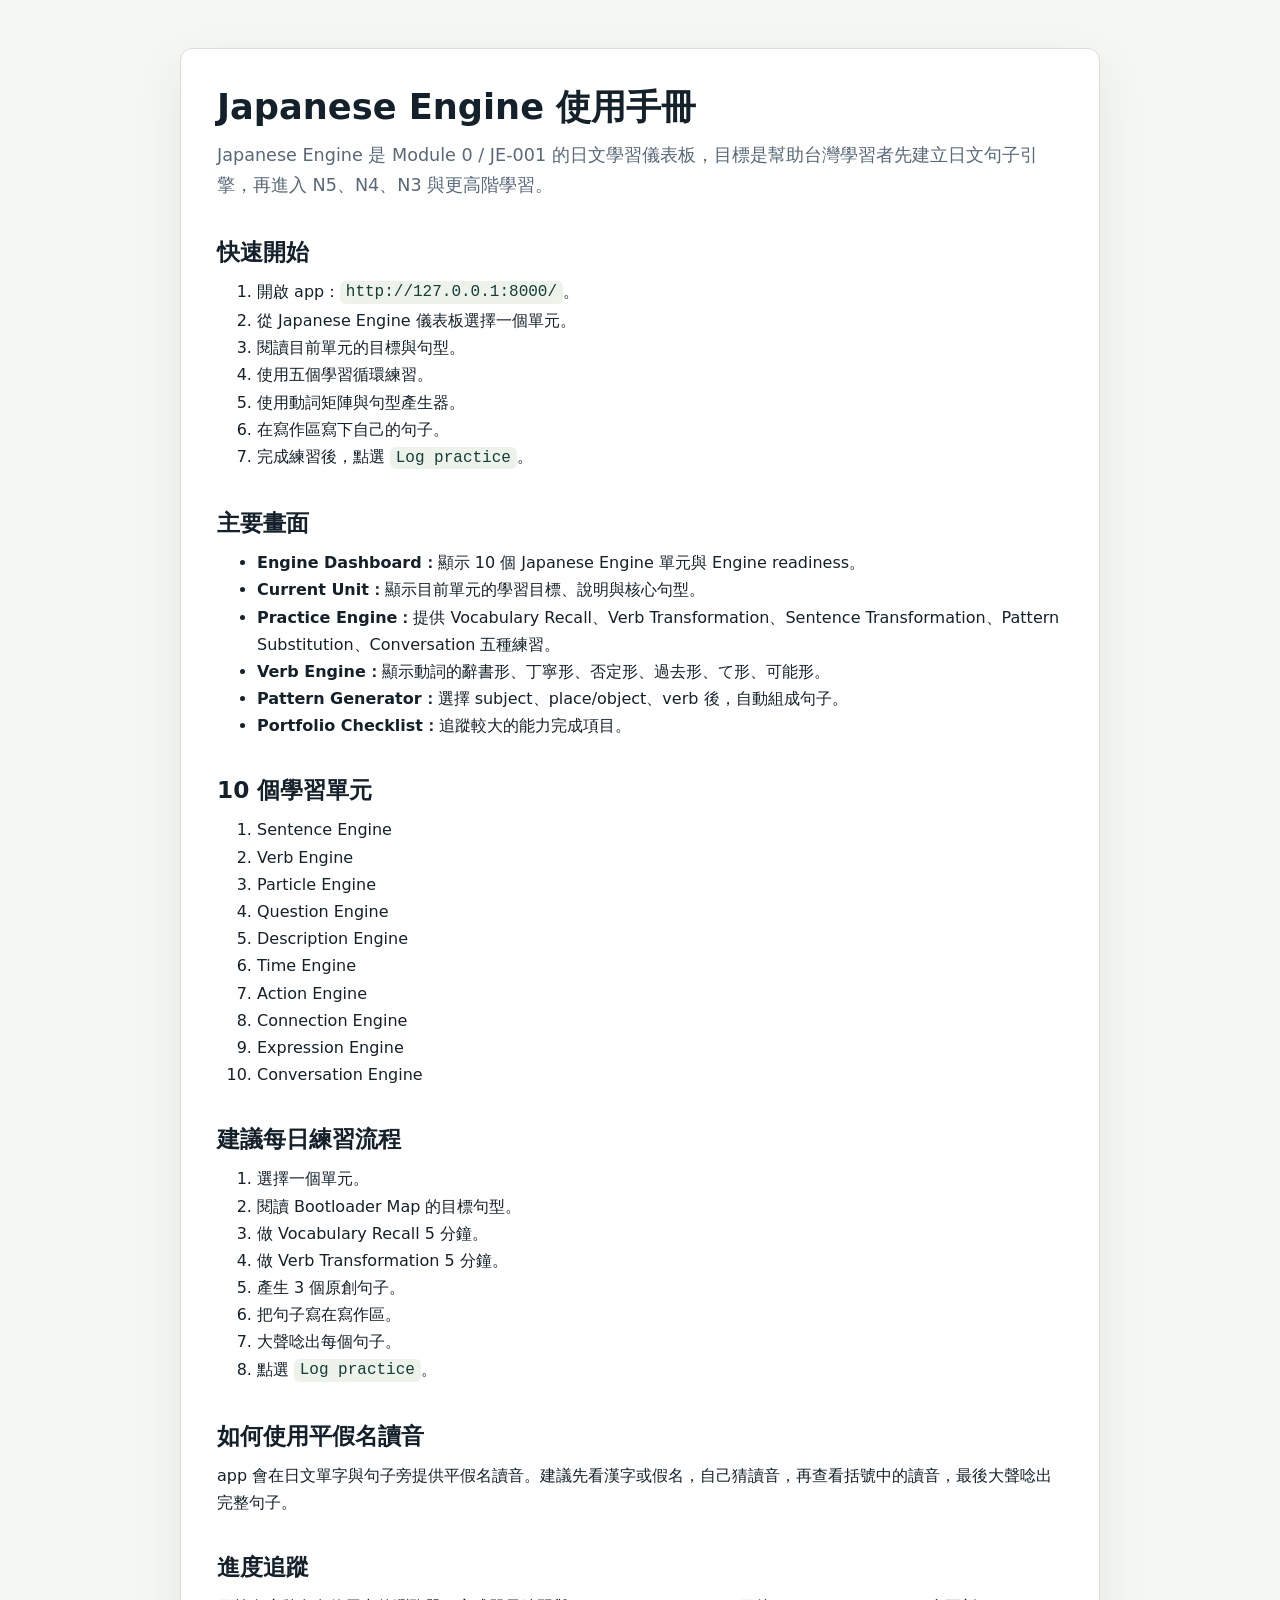
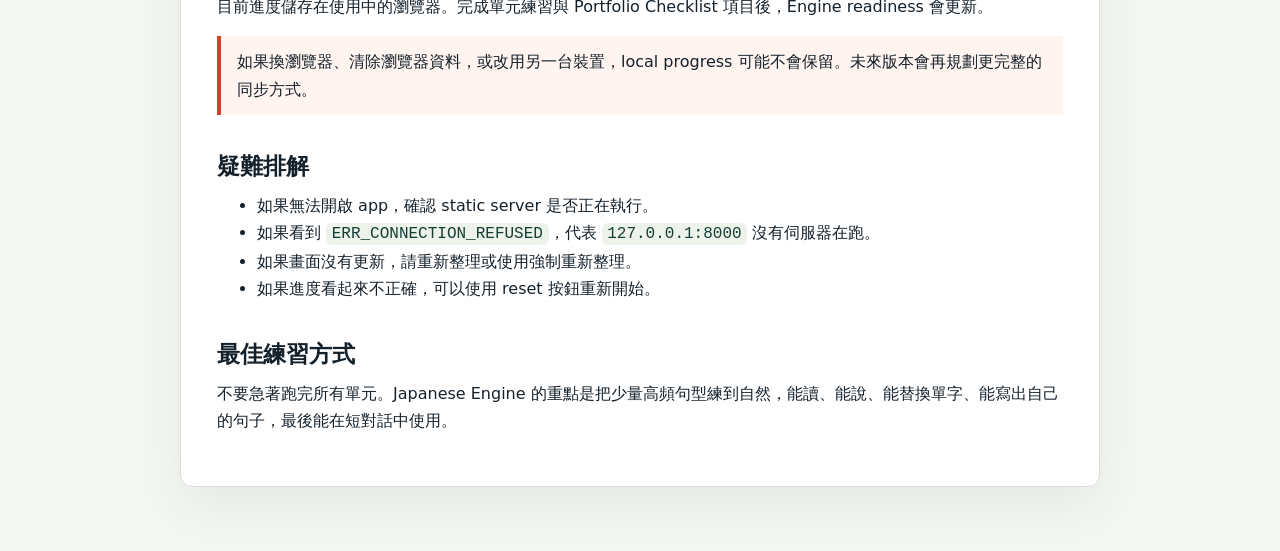
==== USER_MANUAL.zh-TW.html @ 8493b946 "Add Termux support docs and polish help assets" ====
<!doctype html>
<html lang="zh-Hant-TW">
  <head>
    <meta charset="UTF-8" />
    <meta name="viewport" content="width=device-width, initial-scale=1.0" />
    <title>Japanese Engine 使用手冊</title>
    <style>
      :root {
        color-scheme: light;
        --ink: #14202a;
        --muted: #586878;
        --line: #d8dfd7;
        --accent: #d1422e;
        --bg: #f5f7f3;
        --surface: #ffffff;
        font-family: "Noto Sans TC", "Noto Sans JP", system-ui, -apple-system, BlinkMacSystemFont, "Segoe UI", sans-serif;
      }

      * {
        box-sizing: border-box;
      }

      body {
        margin: 0;
        background: var(--bg);
        color: var(--ink);
        line-height: 1.7;
      }

      main {
        width: min(920px, calc(100vw - 32px));
        margin: 0 auto;
        padding: 48px 0 72px;
      }

      article {
        border: 1px solid var(--line);
        border-radius: 12px;
        padding: 36px;
        background: var(--surface);
        box-shadow: 0 18px 50px rgba(40, 53, 45, 0.08);
      }

      h1,
      h2 {
        line-height: 1.25;
      }

      h1 {
        margin: 0 0 12px;
        font-size: 2.2rem;
      }

      h2 {
        margin: 36px 0 12px;
        font-size: 1.45rem;
      }

      p,
      ol,
      ul {
        margin: 0 0 16px;
      }

      code {
        border-radius: 6px;
        padding: 0.15em 0.35em;
        background: #edf2eb;
        color: #143e36;
        font-family: "Cascadia Code", Consolas, monospace;
      }

      .lead {
        color: var(--muted);
        font-size: 1.1rem;
      }

      .note {
        border-left: 4px solid var(--accent);
        padding: 12px 16px;
        background: #fff4ef;
      }

      @media (max-width: 680px) {
        main {
          width: min(100vw - 20px, 920px);
          padding: 20px 0 40px;
        }

        article {
          padding: 22px;
        }
      }
    </style>
  </head>
  <body>
    <main>
      <article>
        <h1>Japanese Engine 使用手冊</h1>
        <p class="lead">Japanese Engine 是 Module 0 / JE-001 的日文學習儀表板，目標是幫助台灣學習者先建立日文句子引擎，再進入 N5、N4、N3 與更高階學習。</p>

        <h2>快速開始</h2>
        <ol>
          <li>開啟 app：<code>http://127.0.0.1:8000/</code>。</li>
          <li>從 Japanese Engine 儀表板選擇一個單元。</li>
          <li>閱讀目前單元的目標與句型。</li>
          <li>使用五個學習循環練習。</li>
          <li>使用動詞矩陣與句型產生器。</li>
          <li>在寫作區寫下自己的句子。</li>
          <li>完成練習後，點選 <code>Log practice</code>。</li>
        </ol>

        <h2>主要畫面</h2>
        <ul>
          <li><strong>Engine Dashboard：</strong>顯示 10 個 Japanese Engine 單元與 Engine readiness。</li>
          <li><strong>Current Unit：</strong>顯示目前單元的學習目標、說明與核心句型。</li>
          <li><strong>Practice Engine：</strong>提供 Vocabulary Recall、Verb Transformation、Sentence Transformation、Pattern Substitution、Conversation 五種練習。</li>
          <li><strong>Verb Engine：</strong>顯示動詞的辭書形、丁寧形、否定形、過去形、て形、可能形。</li>
          <li><strong>Pattern Generator：</strong>選擇 subject、place/object、verb 後，自動組成句子。</li>
          <li><strong>Portfolio Checklist：</strong>追蹤較大的能力完成項目。</li>
        </ul>

        <h2>10 個學習單元</h2>
        <ol>
          <li>Sentence Engine</li>
          <li>Verb Engine</li>
          <li>Particle Engine</li>
          <li>Question Engine</li>
          <li>Description Engine</li>
          <li>Time Engine</li>
          <li>Action Engine</li>
          <li>Connection Engine</li>
          <li>Expression Engine</li>
          <li>Conversation Engine</li>
        </ol>

        <h2>建議每日練習流程</h2>
        <ol>
          <li>選擇一個單元。</li>
          <li>閱讀 Bootloader Map 的目標句型。</li>
          <li>做 Vocabulary Recall 5 分鐘。</li>
          <li>做 Verb Transformation 5 分鐘。</li>
          <li>產生 3 個原創句子。</li>
          <li>把句子寫在寫作區。</li>
          <li>大聲唸出每個句子。</li>
          <li>點選 <code>Log practice</code>。</li>
        </ol>

        <h2>如何使用平假名讀音</h2>
        <p>app 會在日文單字與句子旁提供平假名讀音。建議先看漢字或假名，自己猜讀音，再查看括號中的讀音，最後大聲唸出完整句子。</p>

        <h2>進度追蹤</h2>
        <p>目前進度儲存在使用中的瀏覽器。完成單元練習與 Portfolio Checklist 項目後，Engine readiness 會更新。</p>

        <p class="note">如果換瀏覽器、清除瀏覽器資料，或改用另一台裝置，local progress 可能不會保留。未來版本會再規劃更完整的同步方式。</p>

        <h2>疑難排解</h2>
        <ul>
          <li>如果無法開啟 app，確認 static server 是否正在執行。</li>
          <li>如果看到 <code>ERR_CONNECTION_REFUSED</code>，代表 <code>127.0.0.1:8000</code> 沒有伺服器在跑。</li>
          <li>如果畫面沒有更新，請重新整理或使用強制重新整理。</li>
          <li>如果進度看起來不正確，可以使用 reset 按鈕重新開始。</li>
        </ul>

        <h2>最佳練習方式</h2>
        <p>不要急著跑完所有單元。Japanese Engine 的重點是把少量高頻句型練到自然，能讀、能說、能替換單字、能寫出自己的句子，最後能在短對話中使用。</p>
      </article>
    </main>
  </body>
</html>
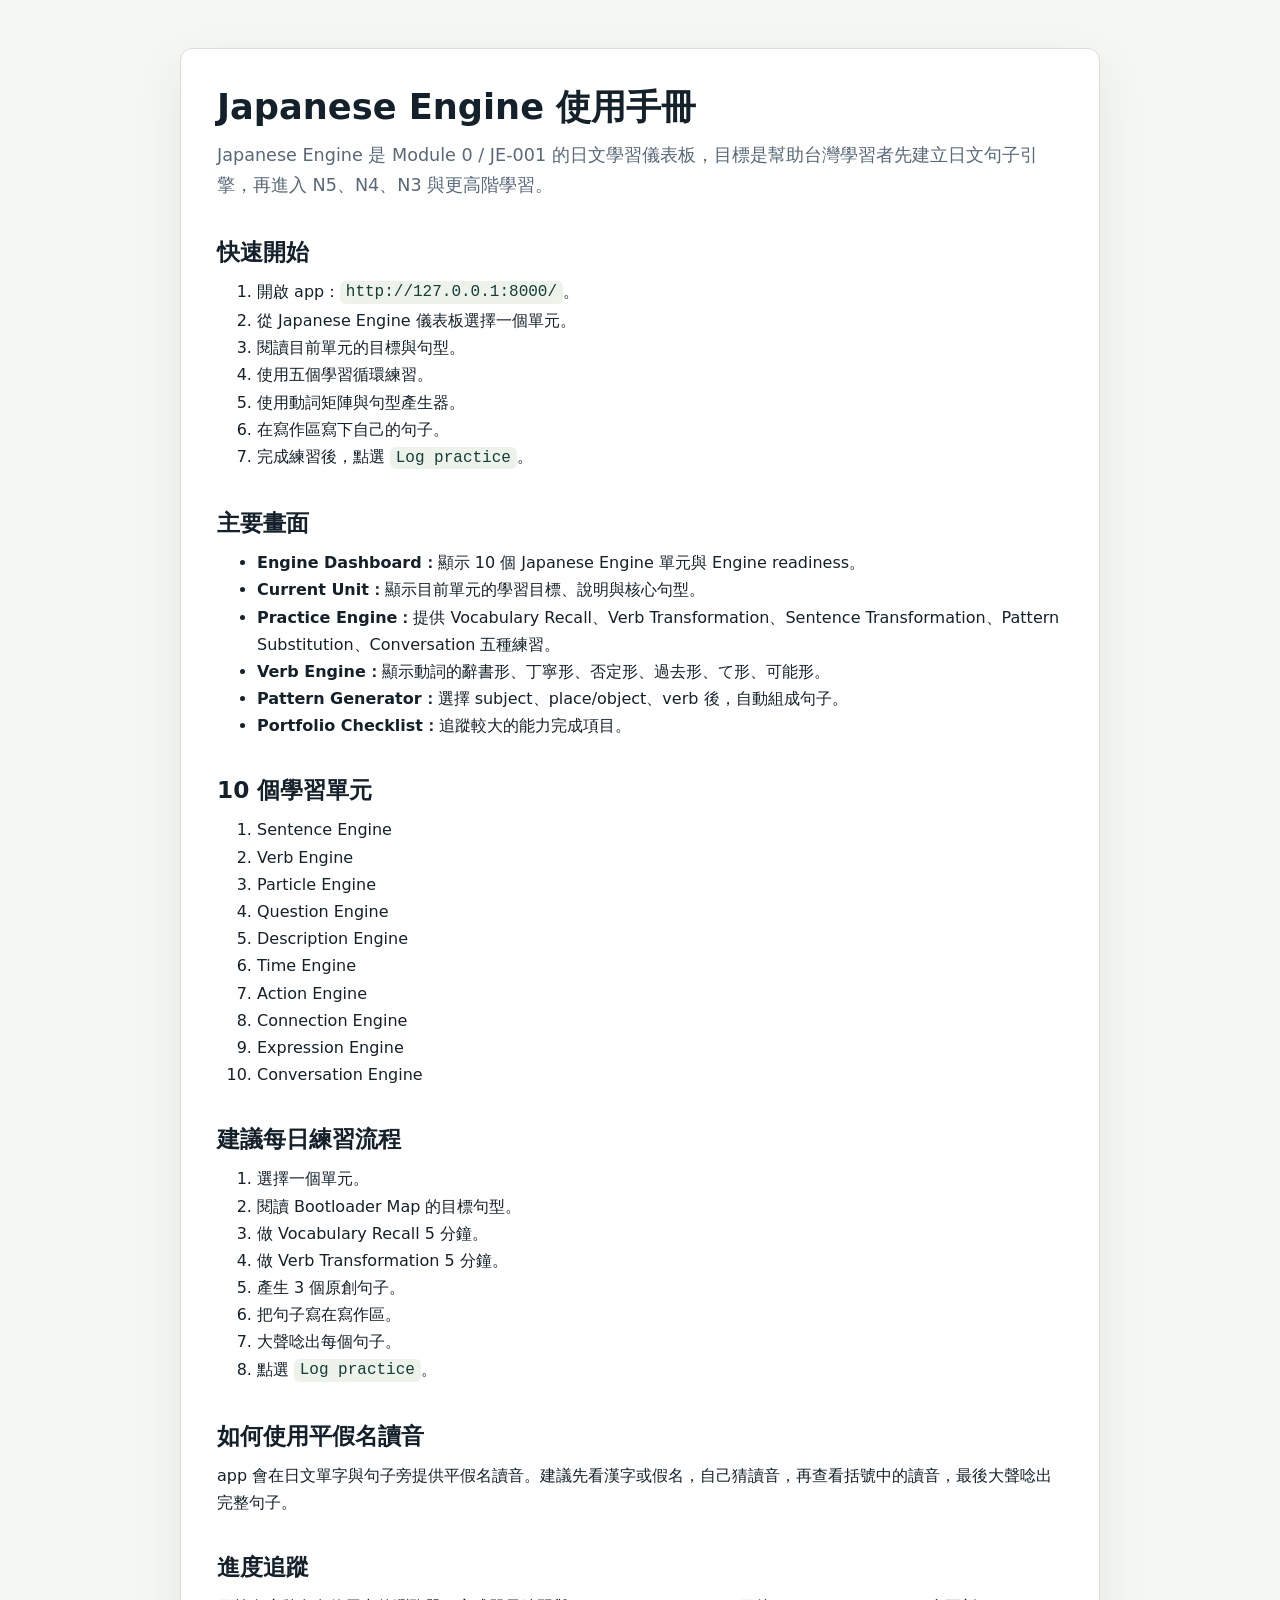
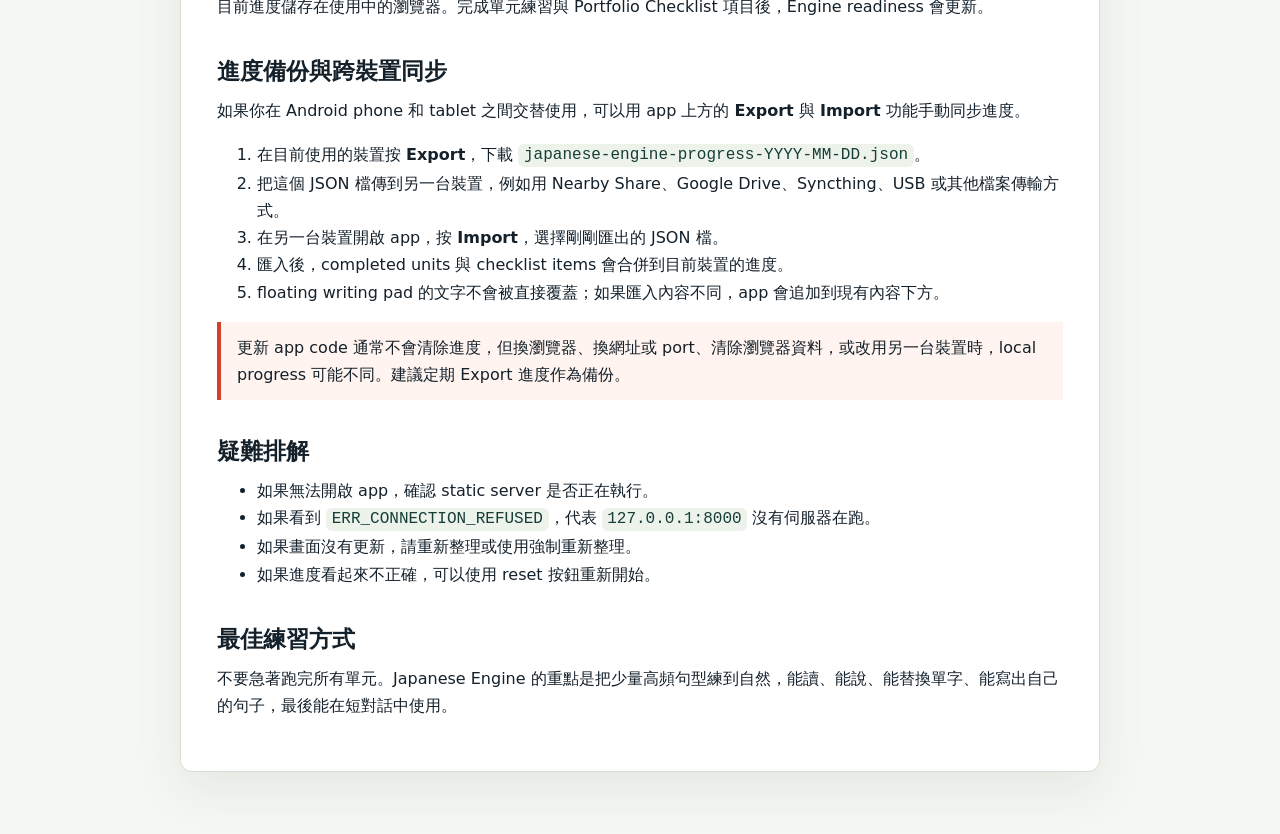
==== commit b0635d94: "Sync help docs and compact overview chips." ====
--- a/USER_MANUAL.zh-TW.html
+++ b/USER_MANUAL.zh-TW.html
@@ -152,7 +152,18 @@
         <h2>進度追蹤</h2>
         <p>目前進度儲存在使用中的瀏覽器。完成單元練習與 Portfolio Checklist 項目後，Engine readiness 會更新。</p>
 
-        <p class="note">如果換瀏覽器、清除瀏覽器資料，或改用另一台裝置，local progress 可能不會保留。未來版本會再規劃更完整的同步方式。</p>
+        <h2>進度備份與跨裝置同步</h2>
+        <p>如果你在 Android phone 和 tablet 之間交替使用，可以用 app 上方的 <strong>Export</strong> 與 <strong>Import</strong> 功能手動同步進度。</p>
+
+        <ol>
+          <li>在目前使用的裝置按 <strong>Export</strong>，下載 <code>japanese-engine-progress-YYYY-MM-DD.json</code>。</li>
+          <li>把這個 JSON 檔傳到另一台裝置，例如用 Nearby Share、Google Drive、Syncthing、USB 或其他檔案傳輸方式。</li>
+          <li>在另一台裝置開啟 app，按 <strong>Import</strong>，選擇剛剛匯出的 JSON 檔。</li>
+          <li>匯入後，completed units 與 checklist items 會合併到目前裝置的進度。</li>
+          <li>floating writing pad 的文字不會被直接覆蓋；如果匯入內容不同，app 會追加到現有內容下方。</li>
+        </ol>
+
+        <p class="note">更新 app code 通常不會清除進度，但換瀏覽器、換網址或 port、清除瀏覽器資料，或改用另一台裝置時，local progress 可能不同。建議定期 Export 進度作為備份。</p>
 
         <h2>疑難排解</h2>
         <ul>
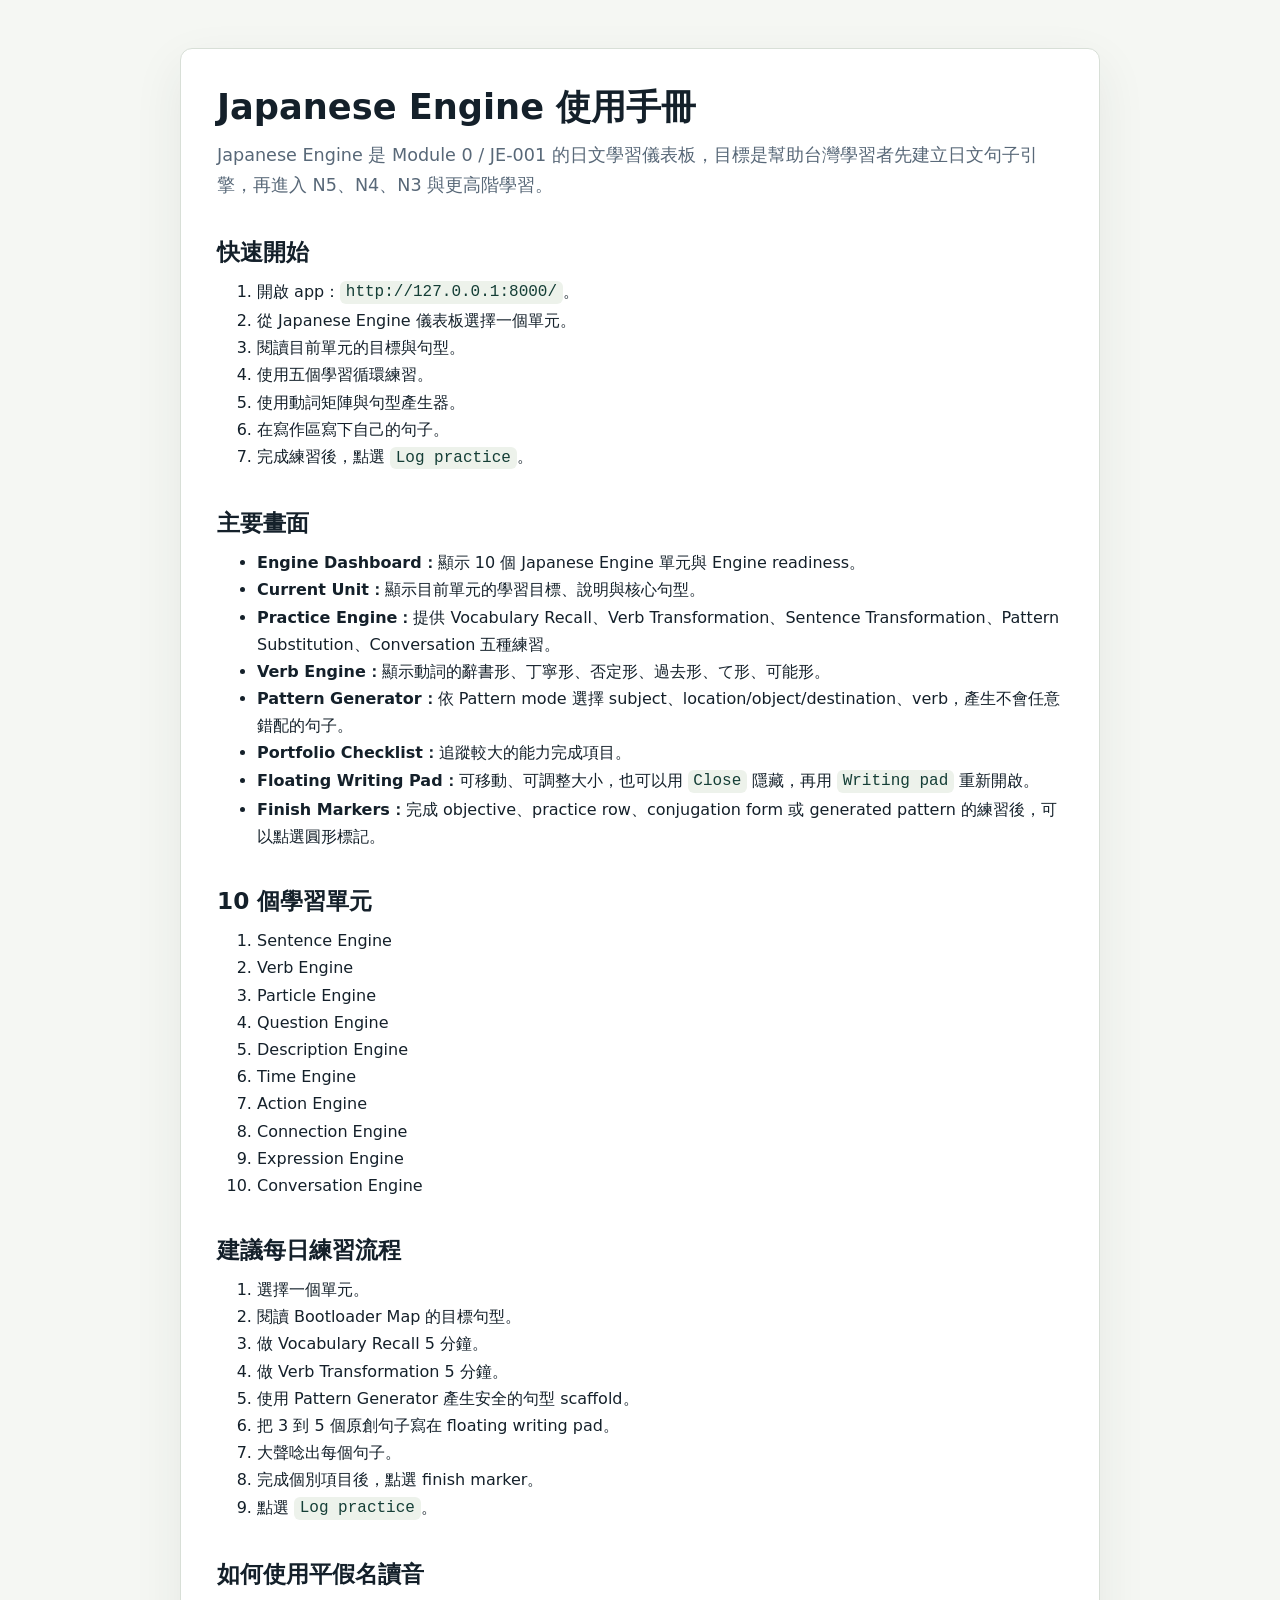
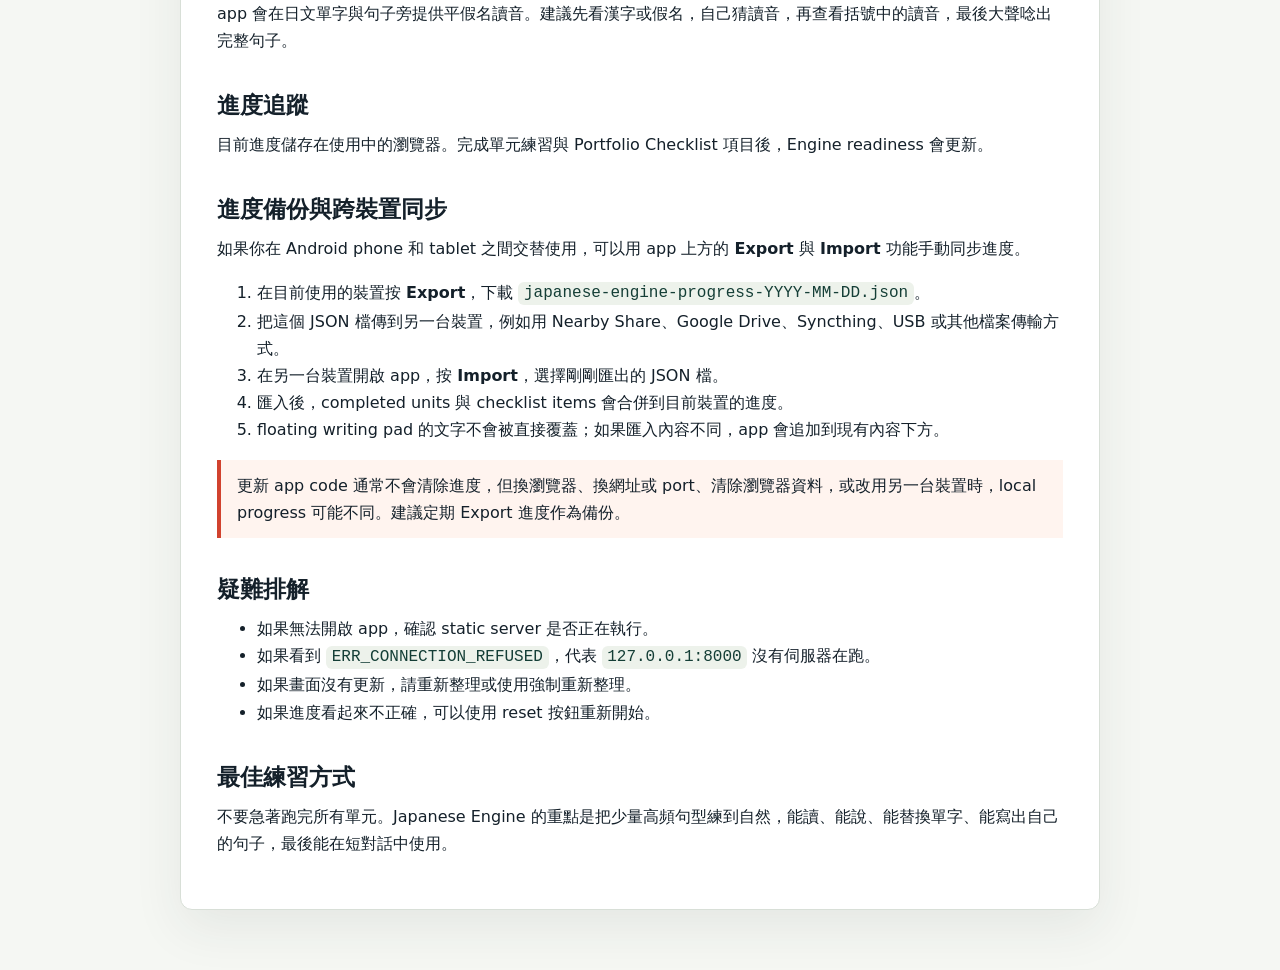
==== commit 5e479c55: "Add writing pad controls and finish markers." ====
--- a/USER_MANUAL.zh-TW.html
+++ b/USER_MANUAL.zh-TW.html
@@ -116,8 +116,10 @@
           <li><strong>Current Unit：</strong>顯示目前單元的學習目標、說明與核心句型。</li>
           <li><strong>Practice Engine：</strong>提供 Vocabulary Recall、Verb Transformation、Sentence Transformation、Pattern Substitution、Conversation 五種練習。</li>
           <li><strong>Verb Engine：</strong>顯示動詞的辭書形、丁寧形、否定形、過去形、て形、可能形。</li>
-          <li><strong>Pattern Generator：</strong>選擇 subject、place/object、verb 後，自動組成句子。</li>
+          <li><strong>Pattern Generator：</strong>依 Pattern mode 選擇 subject、location/object/destination、verb，產生不會任意錯配的句子。</li>
           <li><strong>Portfolio Checklist：</strong>追蹤較大的能力完成項目。</li>
+          <li><strong>Floating Writing Pad：</strong>可移動、可調整大小，也可以用 <code>Close</code> 隱藏，再用 <code>Writing pad</code> 重新開啟。</li>
+          <li><strong>Finish Markers：</strong>完成 objective、practice row、conjugation form 或 generated pattern 的練習後，可以點選圓形標記。</li>
         </ul>
 
         <h2>10 個學習單元</h2>
@@ -140,9 +142,10 @@
           <li>閱讀 Bootloader Map 的目標句型。</li>
           <li>做 Vocabulary Recall 5 分鐘。</li>
           <li>做 Verb Transformation 5 分鐘。</li>
-          <li>產生 3 個原創句子。</li>
-          <li>把句子寫在寫作區。</li>
+          <li>使用 Pattern Generator 產生安全的句型 scaffold。</li>
+          <li>把 3 到 5 個原創句子寫在 floating writing pad。</li>
           <li>大聲唸出每個句子。</li>
+          <li>完成個別項目後，點選 finish marker。</li>
           <li>點選 <code>Log practice</code>。</li>
         </ol>
 
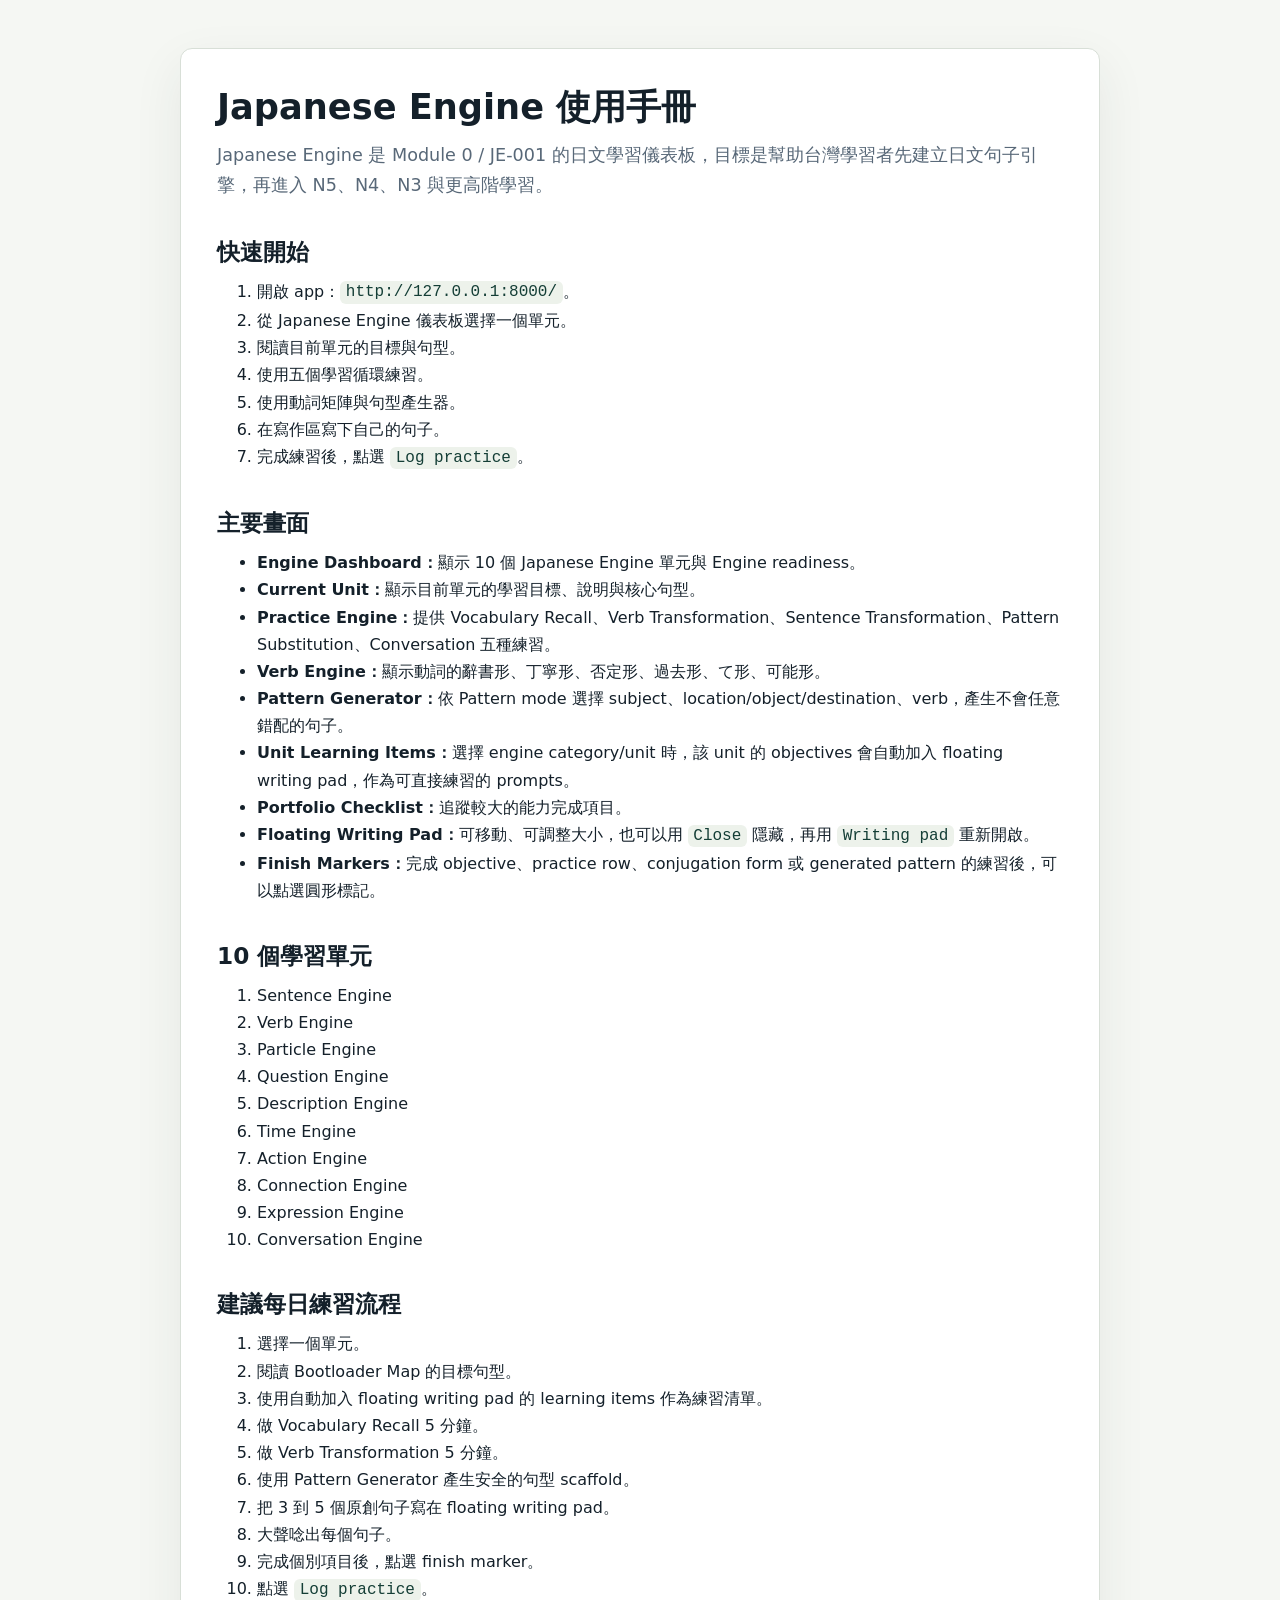
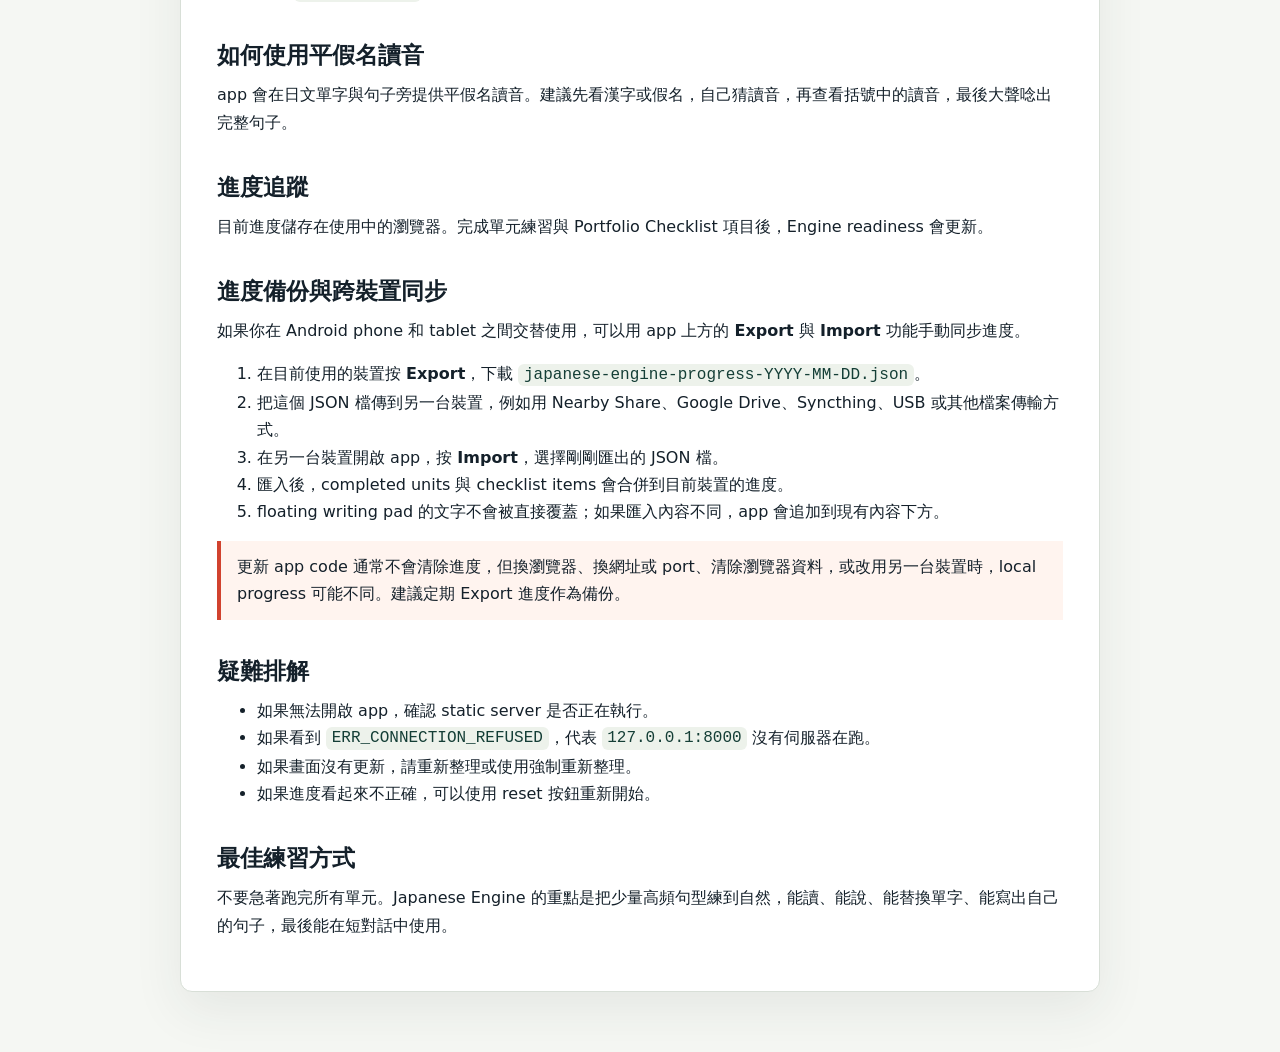
==== commit e7e218ef: "Populate unit learning items into writing pad." ====
--- a/USER_MANUAL.zh-TW.html
+++ b/USER_MANUAL.zh-TW.html
@@ -117,6 +117,7 @@
           <li><strong>Practice Engine：</strong>提供 Vocabulary Recall、Verb Transformation、Sentence Transformation、Pattern Substitution、Conversation 五種練習。</li>
           <li><strong>Verb Engine：</strong>顯示動詞的辭書形、丁寧形、否定形、過去形、て形、可能形。</li>
           <li><strong>Pattern Generator：</strong>依 Pattern mode 選擇 subject、location/object/destination、verb，產生不會任意錯配的句子。</li>
+          <li><strong>Unit Learning Items：</strong>選擇 engine category/unit 時，該 unit 的 objectives 會自動加入 floating writing pad，作為可直接練習的 prompts。</li>
           <li><strong>Portfolio Checklist：</strong>追蹤較大的能力完成項目。</li>
           <li><strong>Floating Writing Pad：</strong>可移動、可調整大小，也可以用 <code>Close</code> 隱藏，再用 <code>Writing pad</code> 重新開啟。</li>
           <li><strong>Finish Markers：</strong>完成 objective、practice row、conjugation form 或 generated pattern 的練習後，可以點選圓形標記。</li>
@@ -140,6 +141,7 @@
         <ol>
           <li>選擇一個單元。</li>
           <li>閱讀 Bootloader Map 的目標句型。</li>
+          <li>使用自動加入 floating writing pad 的 learning items 作為練習清單。</li>
           <li>做 Vocabulary Recall 5 分鐘。</li>
           <li>做 Verb Transformation 5 分鐘。</li>
           <li>使用 Pattern Generator 產生安全的句型 scaffold。</li>
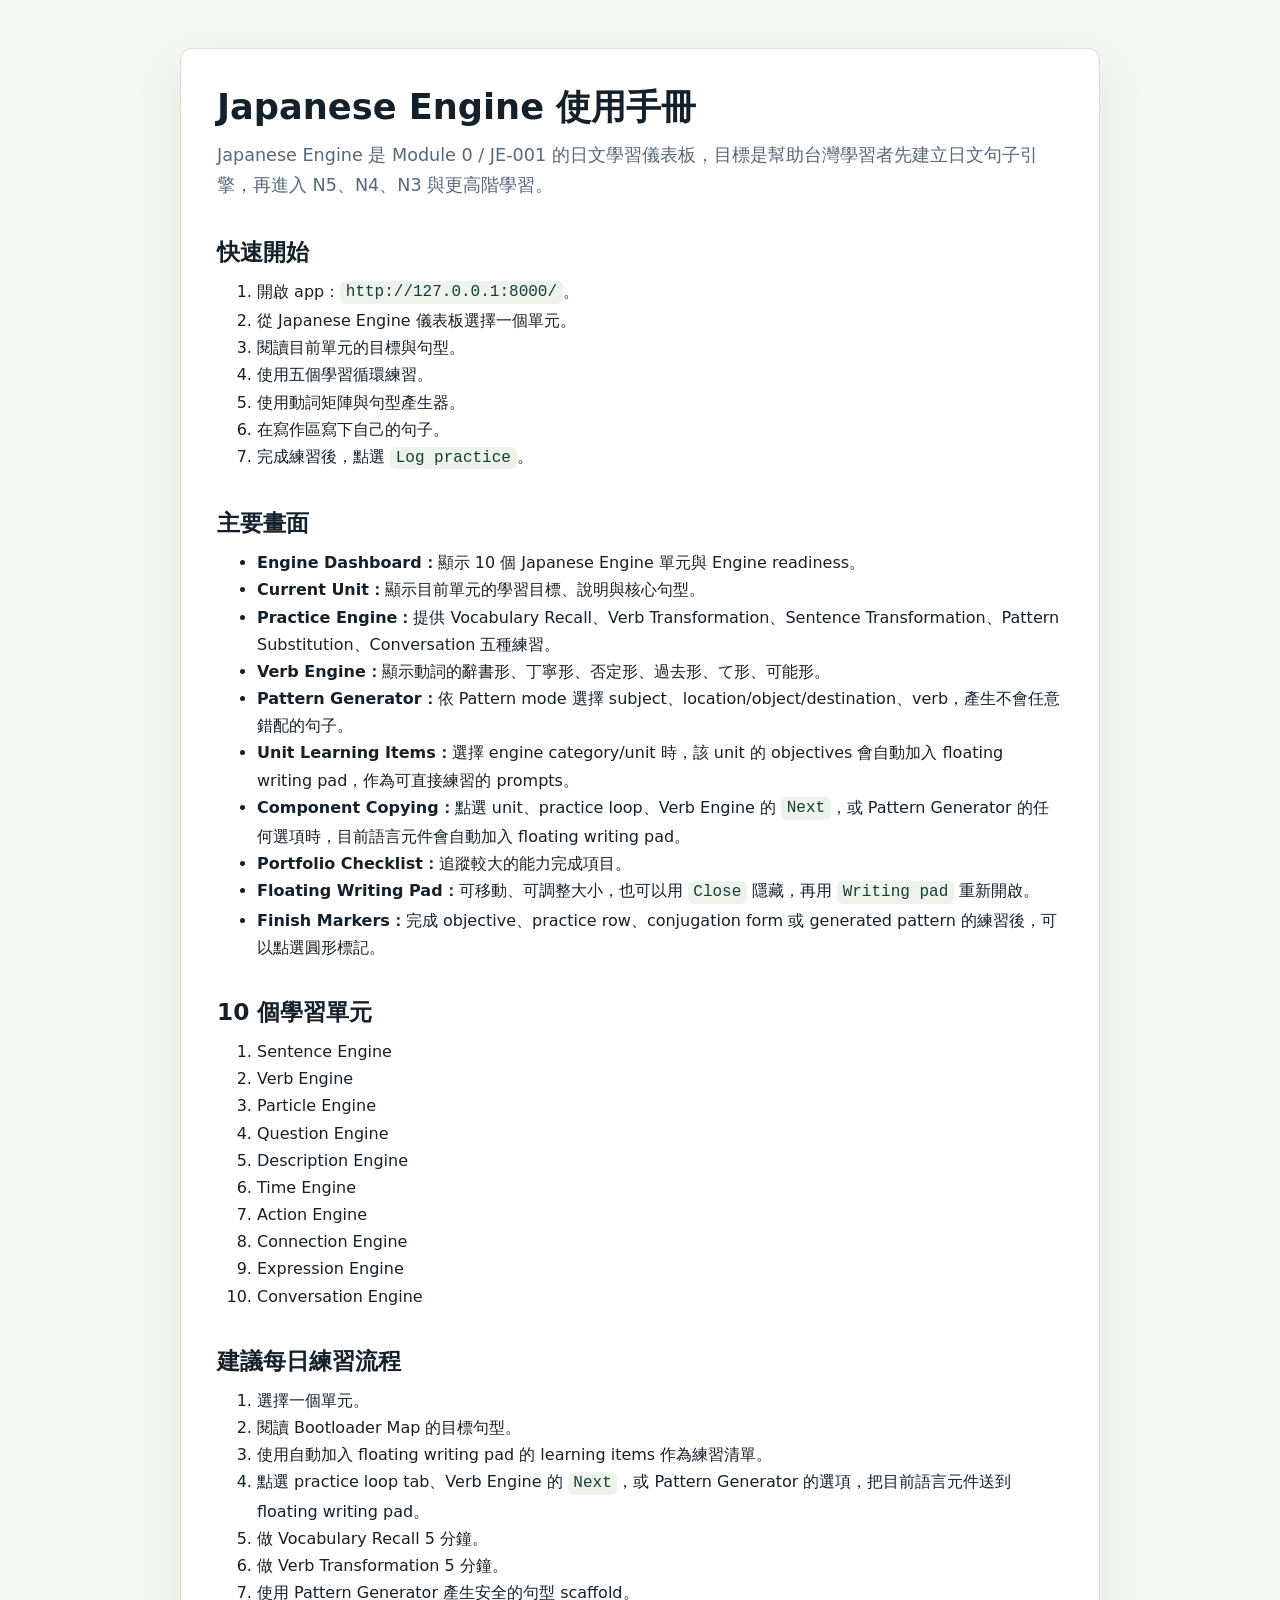
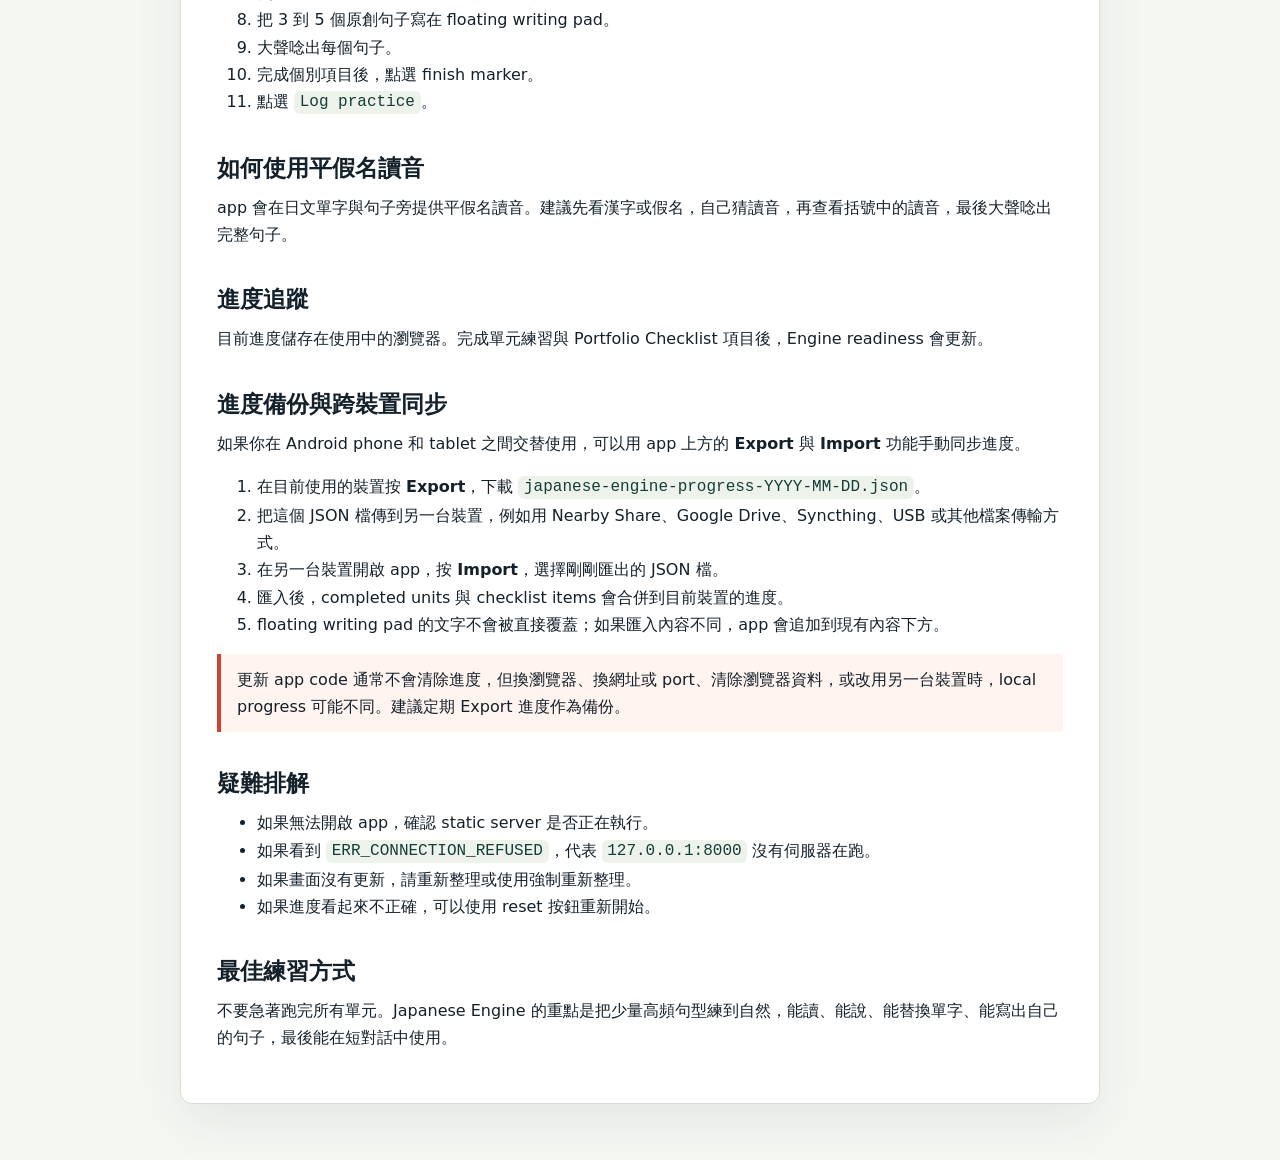
==== commit a70f429e: "Copy engine components to writing pad" ====
--- a/USER_MANUAL.zh-TW.html
+++ b/USER_MANUAL.zh-TW.html
@@ -118,6 +118,7 @@
           <li><strong>Verb Engine：</strong>顯示動詞的辭書形、丁寧形、否定形、過去形、て形、可能形。</li>
           <li><strong>Pattern Generator：</strong>依 Pattern mode 選擇 subject、location/object/destination、verb，產生不會任意錯配的句子。</li>
           <li><strong>Unit Learning Items：</strong>選擇 engine category/unit 時，該 unit 的 objectives 會自動加入 floating writing pad，作為可直接練習的 prompts。</li>
+          <li><strong>Component Copying：</strong>點選 unit、practice loop、Verb Engine 的 <code>Next</code>，或 Pattern Generator 的任何選項時，目前語言元件會自動加入 floating writing pad。</li>
           <li><strong>Portfolio Checklist：</strong>追蹤較大的能力完成項目。</li>
           <li><strong>Floating Writing Pad：</strong>可移動、可調整大小，也可以用 <code>Close</code> 隱藏，再用 <code>Writing pad</code> 重新開啟。</li>
           <li><strong>Finish Markers：</strong>完成 objective、practice row、conjugation form 或 generated pattern 的練習後，可以點選圓形標記。</li>
@@ -142,6 +143,7 @@
           <li>選擇一個單元。</li>
           <li>閱讀 Bootloader Map 的目標句型。</li>
           <li>使用自動加入 floating writing pad 的 learning items 作為練習清單。</li>
+          <li>點選 practice loop tab、Verb Engine 的 <code>Next</code>，或 Pattern Generator 的選項，把目前語言元件送到 floating writing pad。</li>
           <li>做 Vocabulary Recall 5 分鐘。</li>
           <li>做 Verb Transformation 5 分鐘。</li>
           <li>使用 Pattern Generator 產生安全的句型 scaffold。</li>
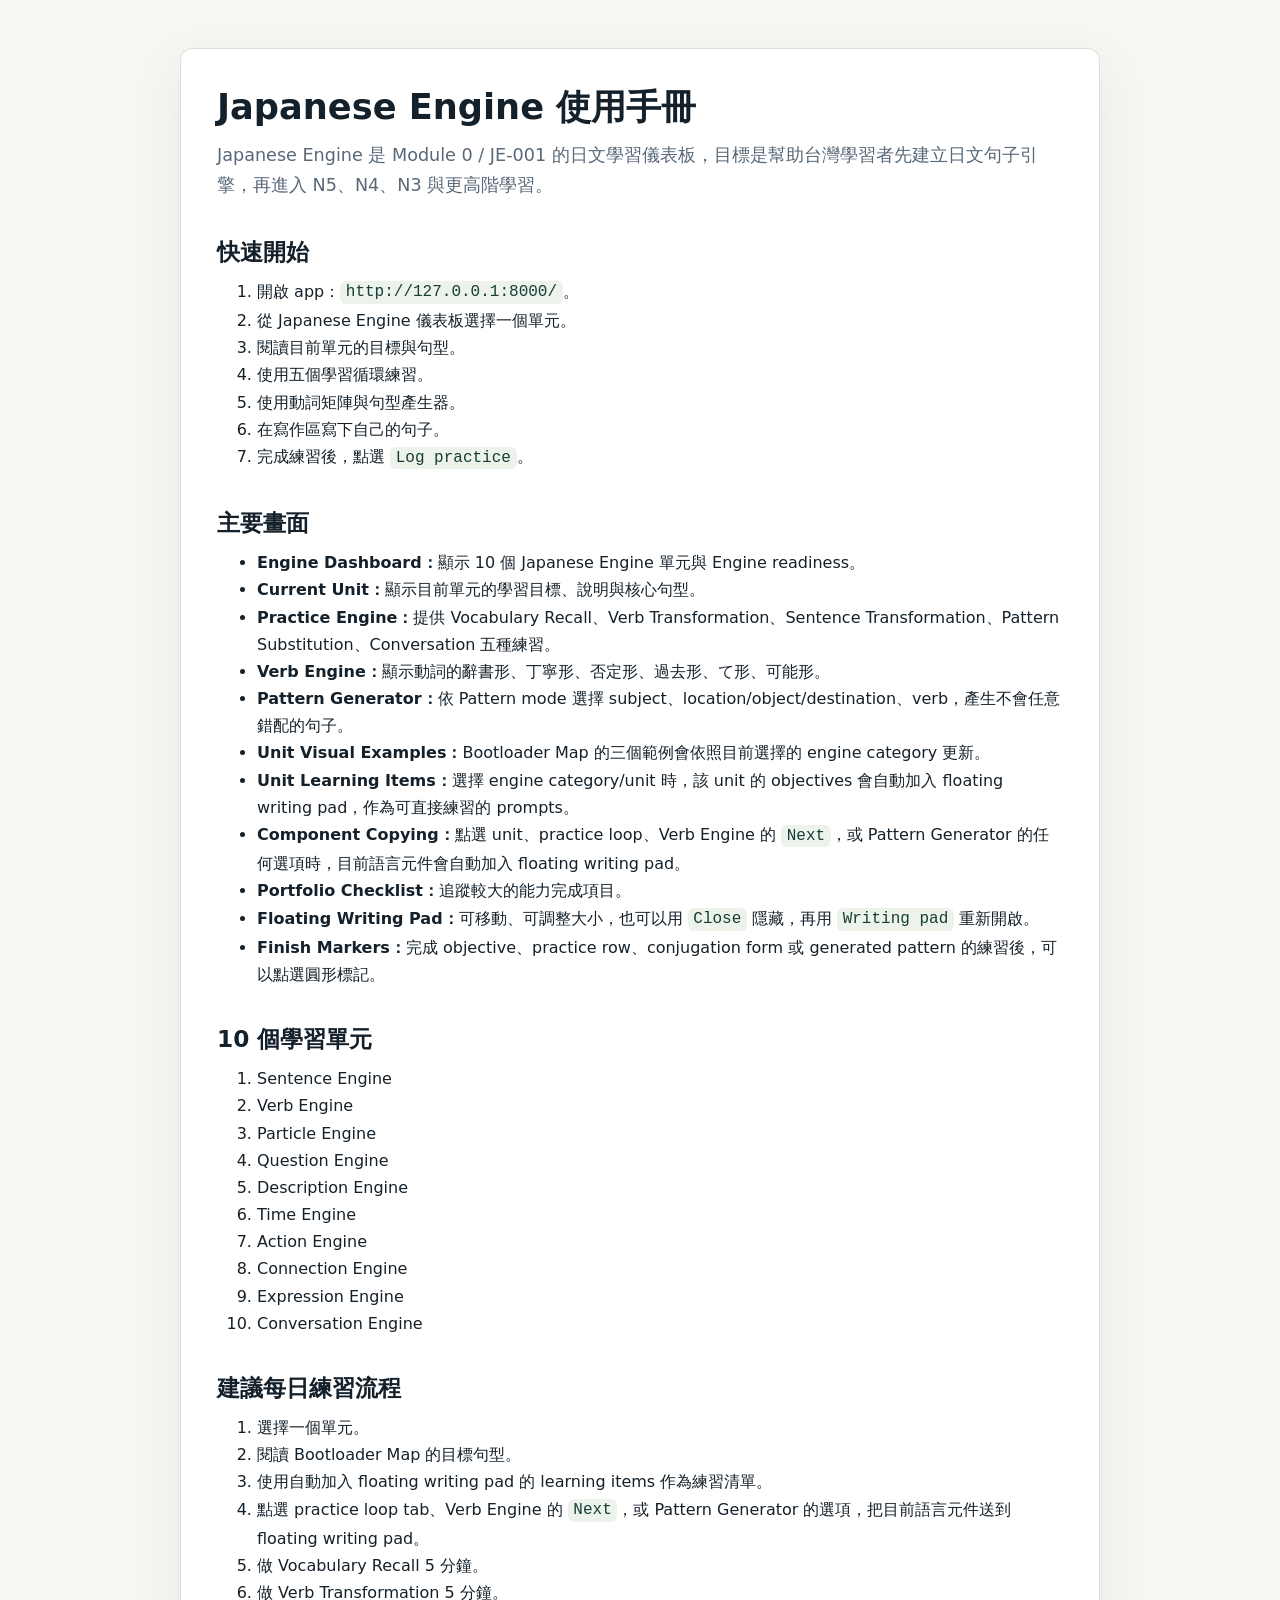
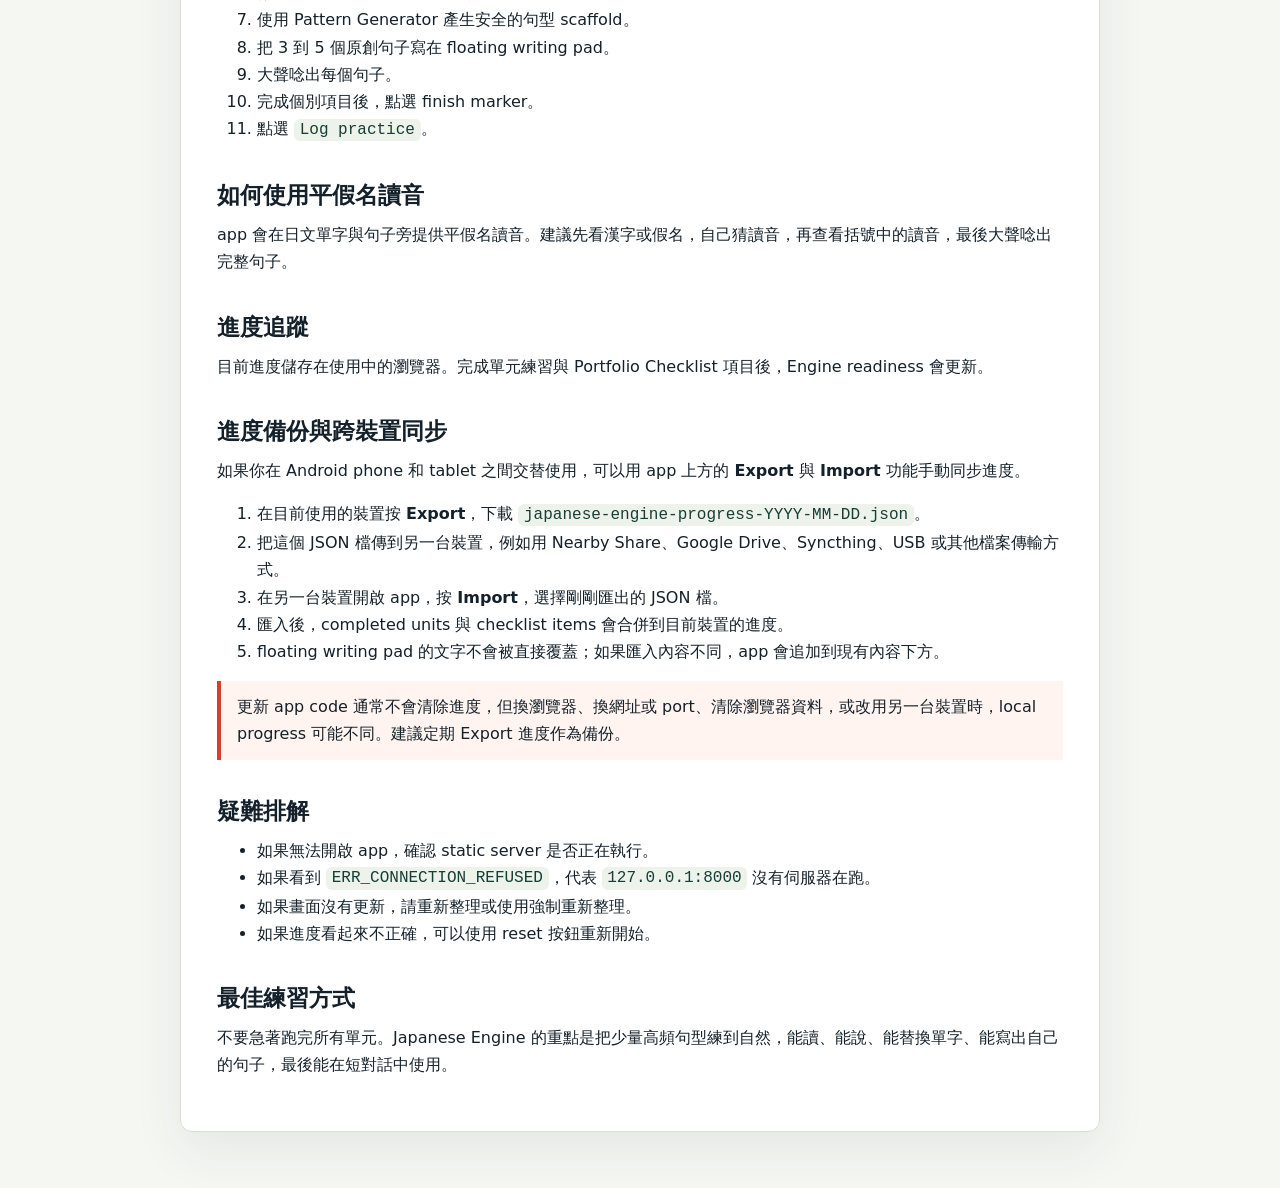
==== commit 76a86fcf: "Add unit-specific visual examples" ====
--- a/USER_MANUAL.zh-TW.html
+++ b/USER_MANUAL.zh-TW.html
@@ -117,6 +117,7 @@
           <li><strong>Practice Engine：</strong>提供 Vocabulary Recall、Verb Transformation、Sentence Transformation、Pattern Substitution、Conversation 五種練習。</li>
           <li><strong>Verb Engine：</strong>顯示動詞的辭書形、丁寧形、否定形、過去形、て形、可能形。</li>
           <li><strong>Pattern Generator：</strong>依 Pattern mode 選擇 subject、location/object/destination、verb，產生不會任意錯配的句子。</li>
+          <li><strong>Unit Visual Examples：</strong>Bootloader Map 的三個範例會依照目前選擇的 engine category 更新。</li>
           <li><strong>Unit Learning Items：</strong>選擇 engine category/unit 時，該 unit 的 objectives 會自動加入 floating writing pad，作為可直接練習的 prompts。</li>
           <li><strong>Component Copying：</strong>點選 unit、practice loop、Verb Engine 的 <code>Next</code>，或 Pattern Generator 的任何選項時，目前語言元件會自動加入 floating writing pad。</li>
           <li><strong>Portfolio Checklist：</strong>追蹤較大的能力完成項目。</li>
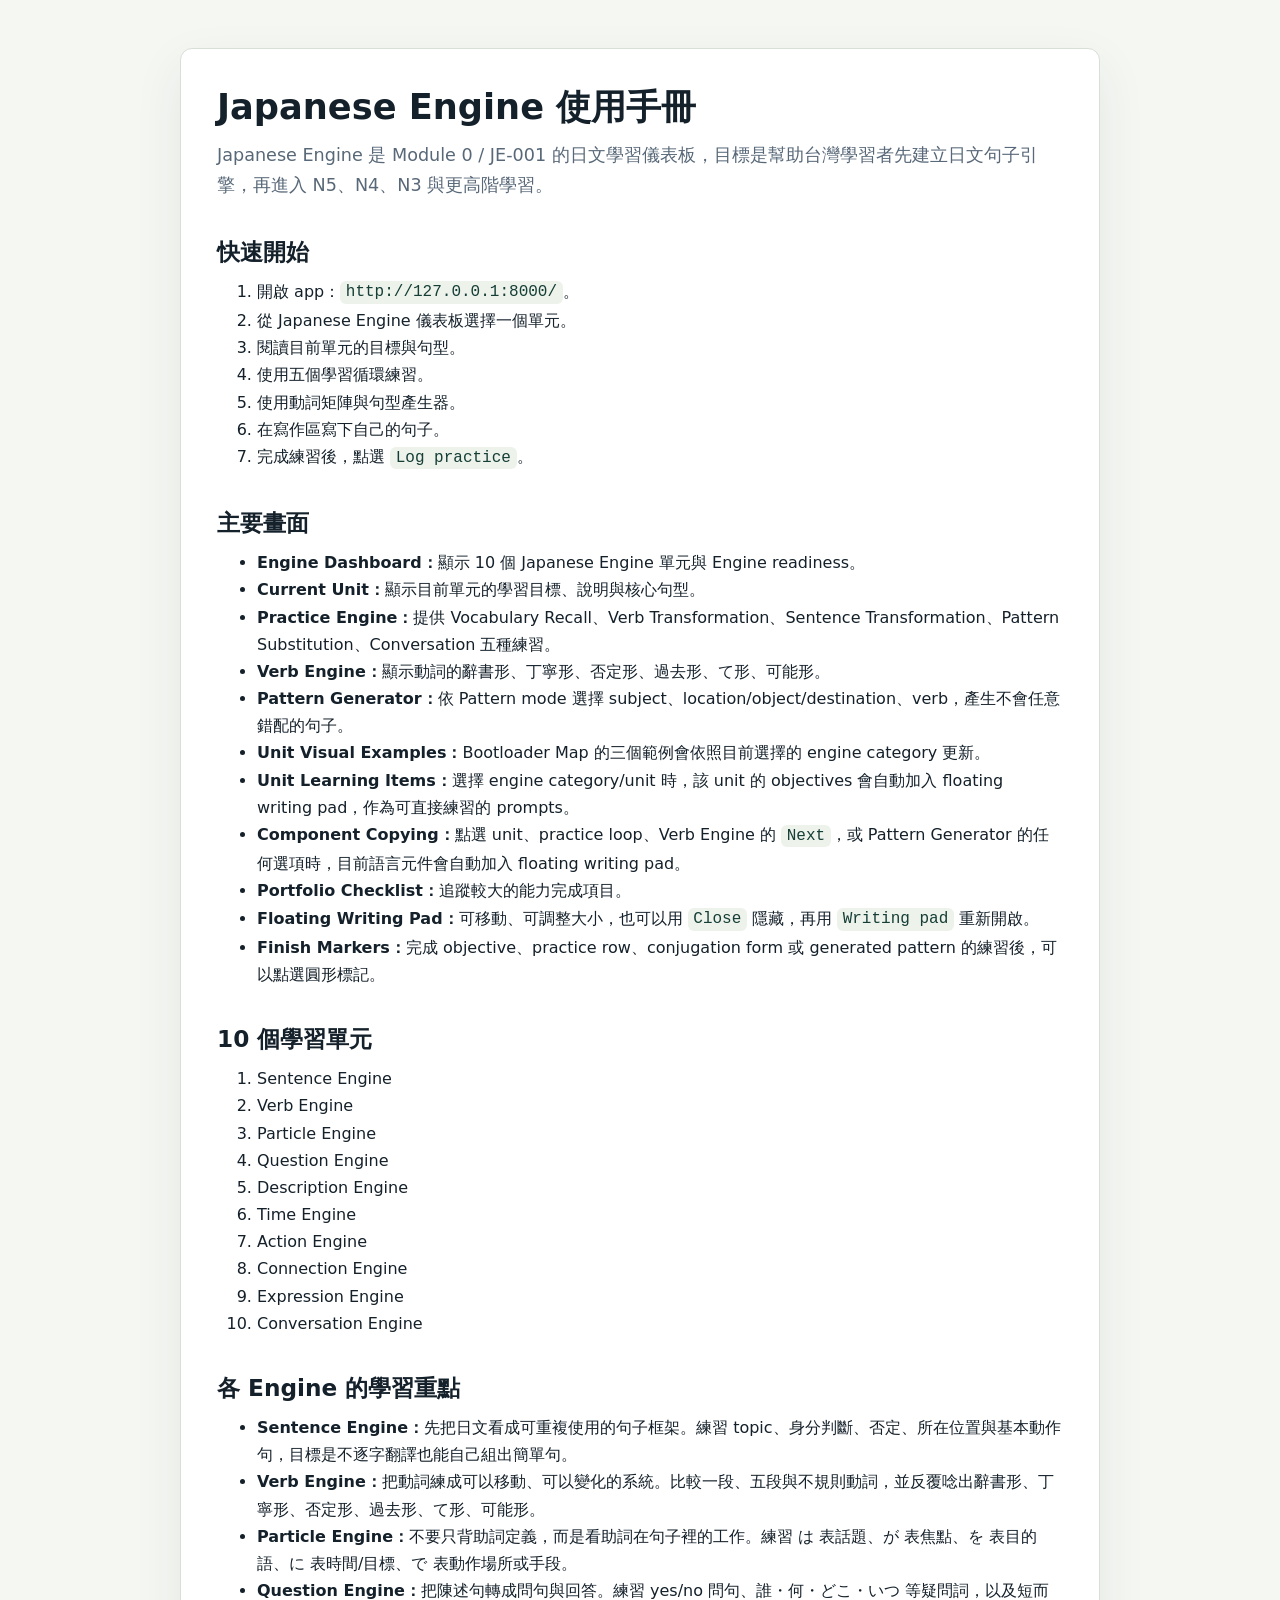
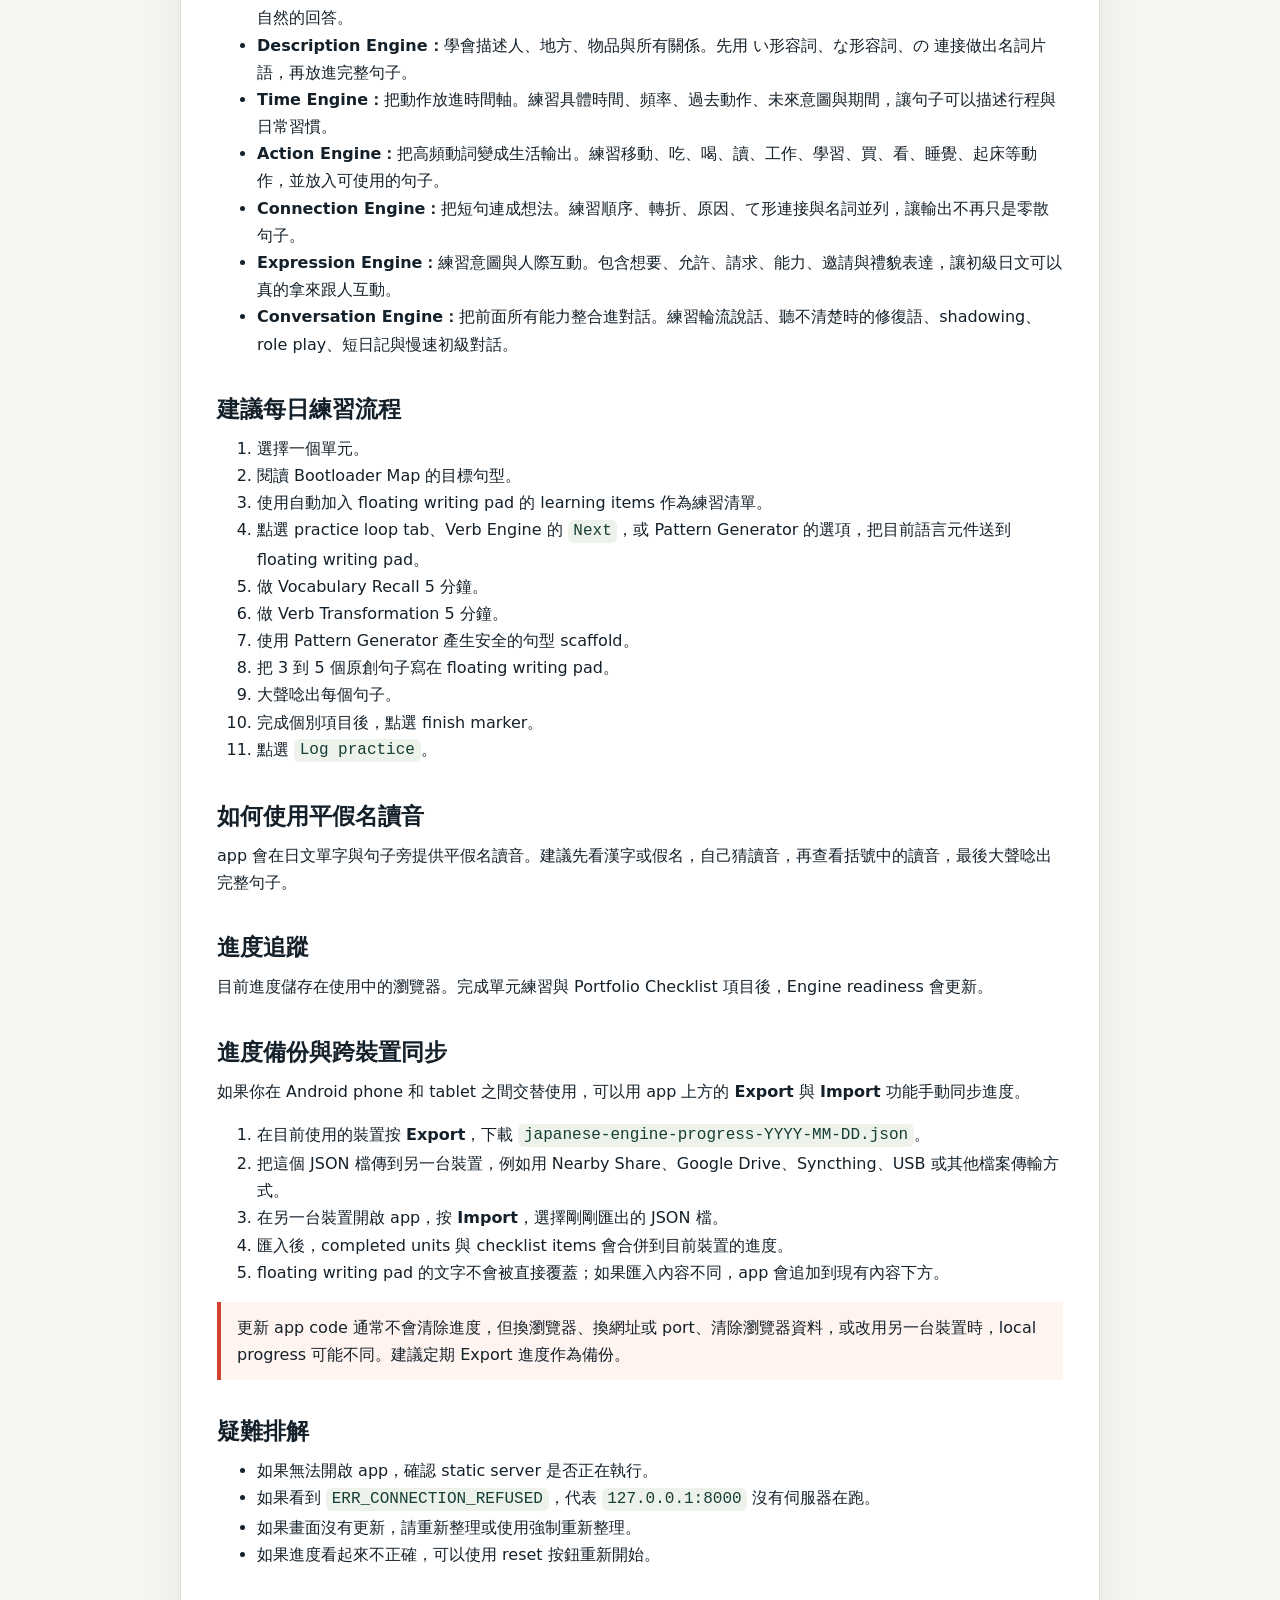
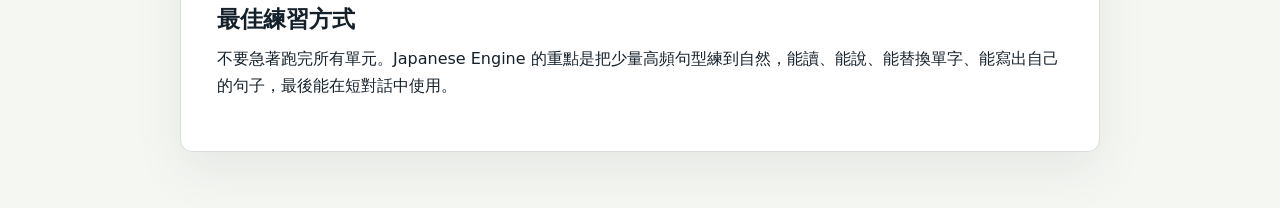
==== commit 9dc76aa6: "Improve engine help context" ====
--- a/USER_MANUAL.zh-TW.html
+++ b/USER_MANUAL.zh-TW.html
@@ -139,6 +139,20 @@
           <li>Conversation Engine</li>
         </ol>
 
+        <h2>各 Engine 的學習重點</h2>
+        <ul>
+          <li><strong>Sentence Engine：</strong>先把日文看成可重複使用的句子框架。練習 topic、身分判斷、否定、所在位置與基本動作句，目標是不逐字翻譯也能自己組出簡單句。</li>
+          <li><strong>Verb Engine：</strong>把動詞練成可以移動、可以變化的系統。比較一段、五段與不規則動詞，並反覆唸出辭書形、丁寧形、否定形、過去形、て形、可能形。</li>
+          <li><strong>Particle Engine：</strong>不要只背助詞定義，而是看助詞在句子裡的工作。練習 は 表話題、が 表焦點、を 表目的語、に 表時間/目標、で 表動作場所或手段。</li>
+          <li><strong>Question Engine：</strong>把陳述句轉成問句與回答。練習 yes/no 問句、誰・何・どこ・いつ 等疑問詞，以及短而自然的回答。</li>
+          <li><strong>Description Engine：</strong>學會描述人、地方、物品與所有關係。先用 い形容詞、な形容詞、の 連接做出名詞片語，再放進完整句子。</li>
+          <li><strong>Time Engine：</strong>把動作放進時間軸。練習具體時間、頻率、過去動作、未來意圖與期間，讓句子可以描述行程與日常習慣。</li>
+          <li><strong>Action Engine：</strong>把高頻動詞變成生活輸出。練習移動、吃、喝、讀、工作、學習、買、看、睡覺、起床等動作，並放入可使用的句子。</li>
+          <li><strong>Connection Engine：</strong>把短句連成想法。練習順序、轉折、原因、て形連接與名詞並列，讓輸出不再只是零散句子。</li>
+          <li><strong>Expression Engine：</strong>練習意圖與人際互動。包含想要、允許、請求、能力、邀請與禮貌表達，讓初級日文可以真的拿來跟人互動。</li>
+          <li><strong>Conversation Engine：</strong>把前面所有能力整合進對話。練習輪流說話、聽不清楚時的修復語、shadowing、role play、短日記與慢速初級對話。</li>
+        </ul>
+
         <h2>建議每日練習流程</h2>
         <ol>
           <li>選擇一個單元。</li>
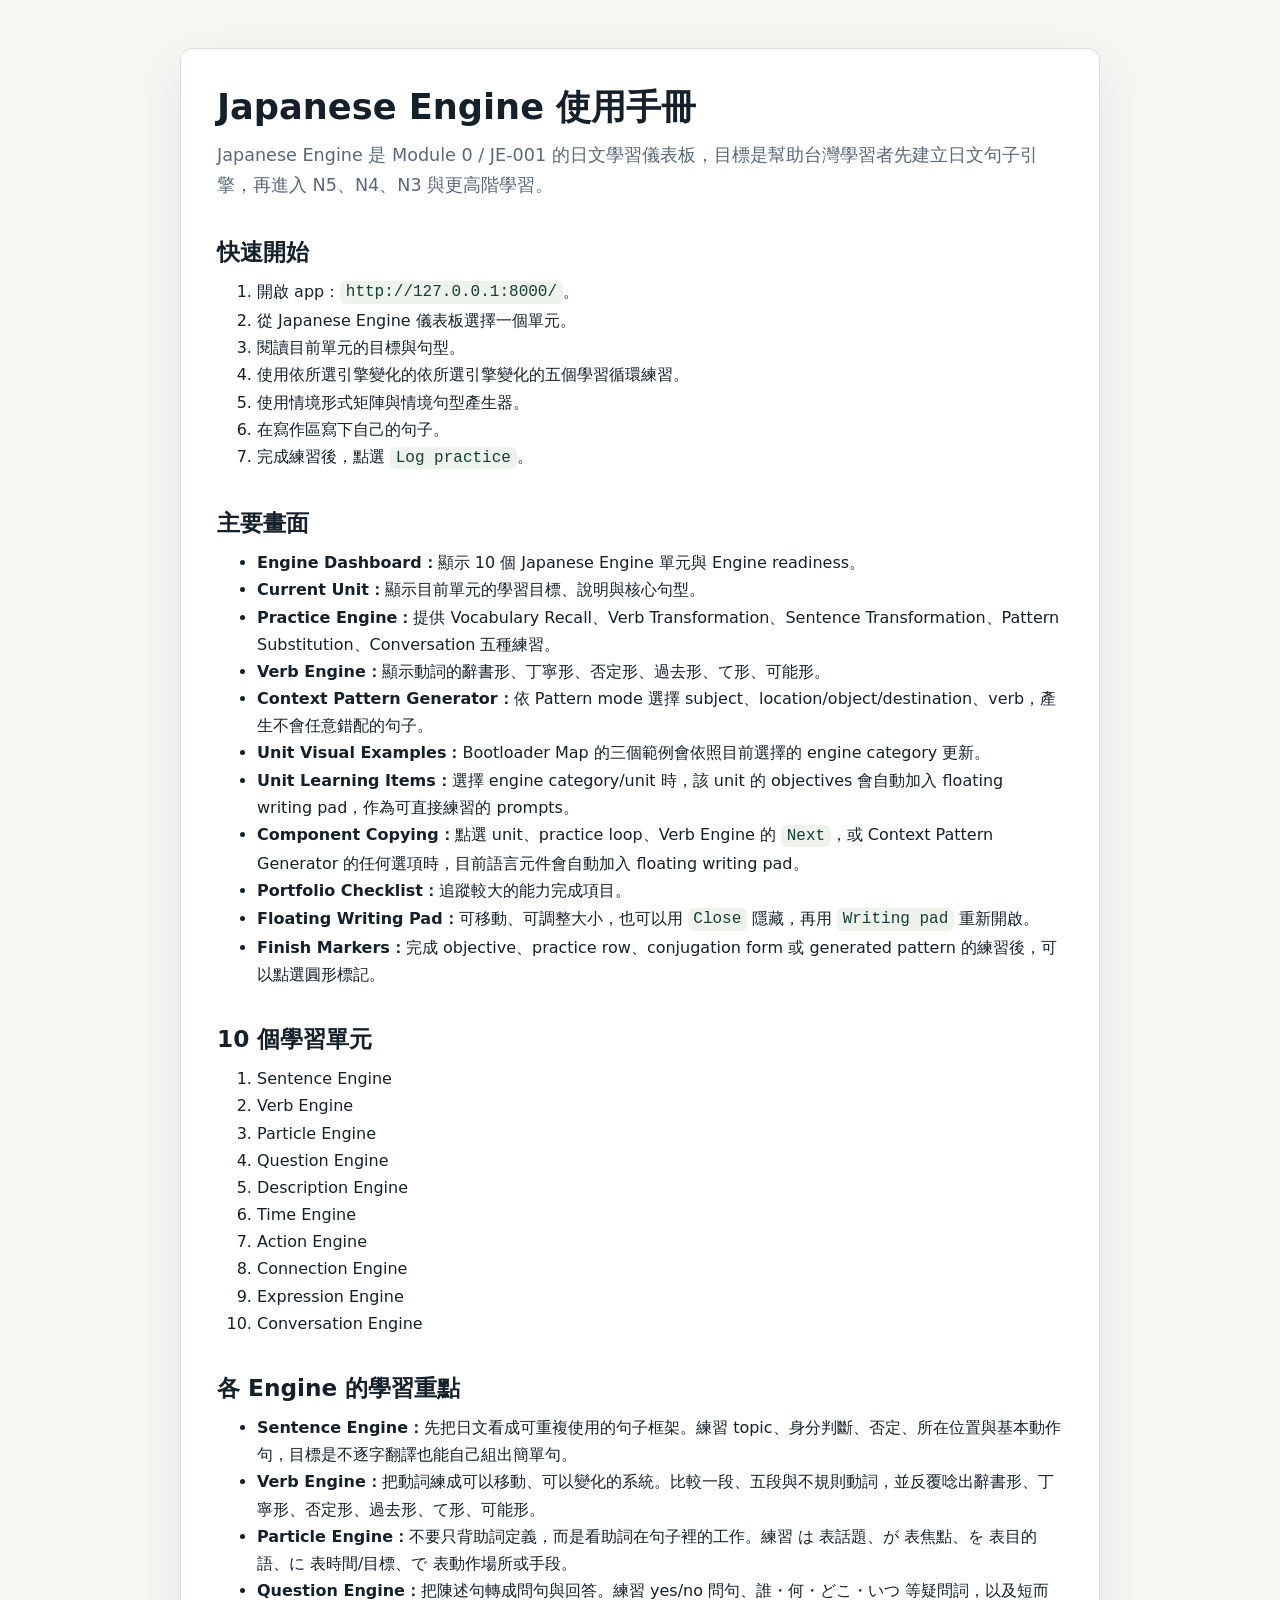
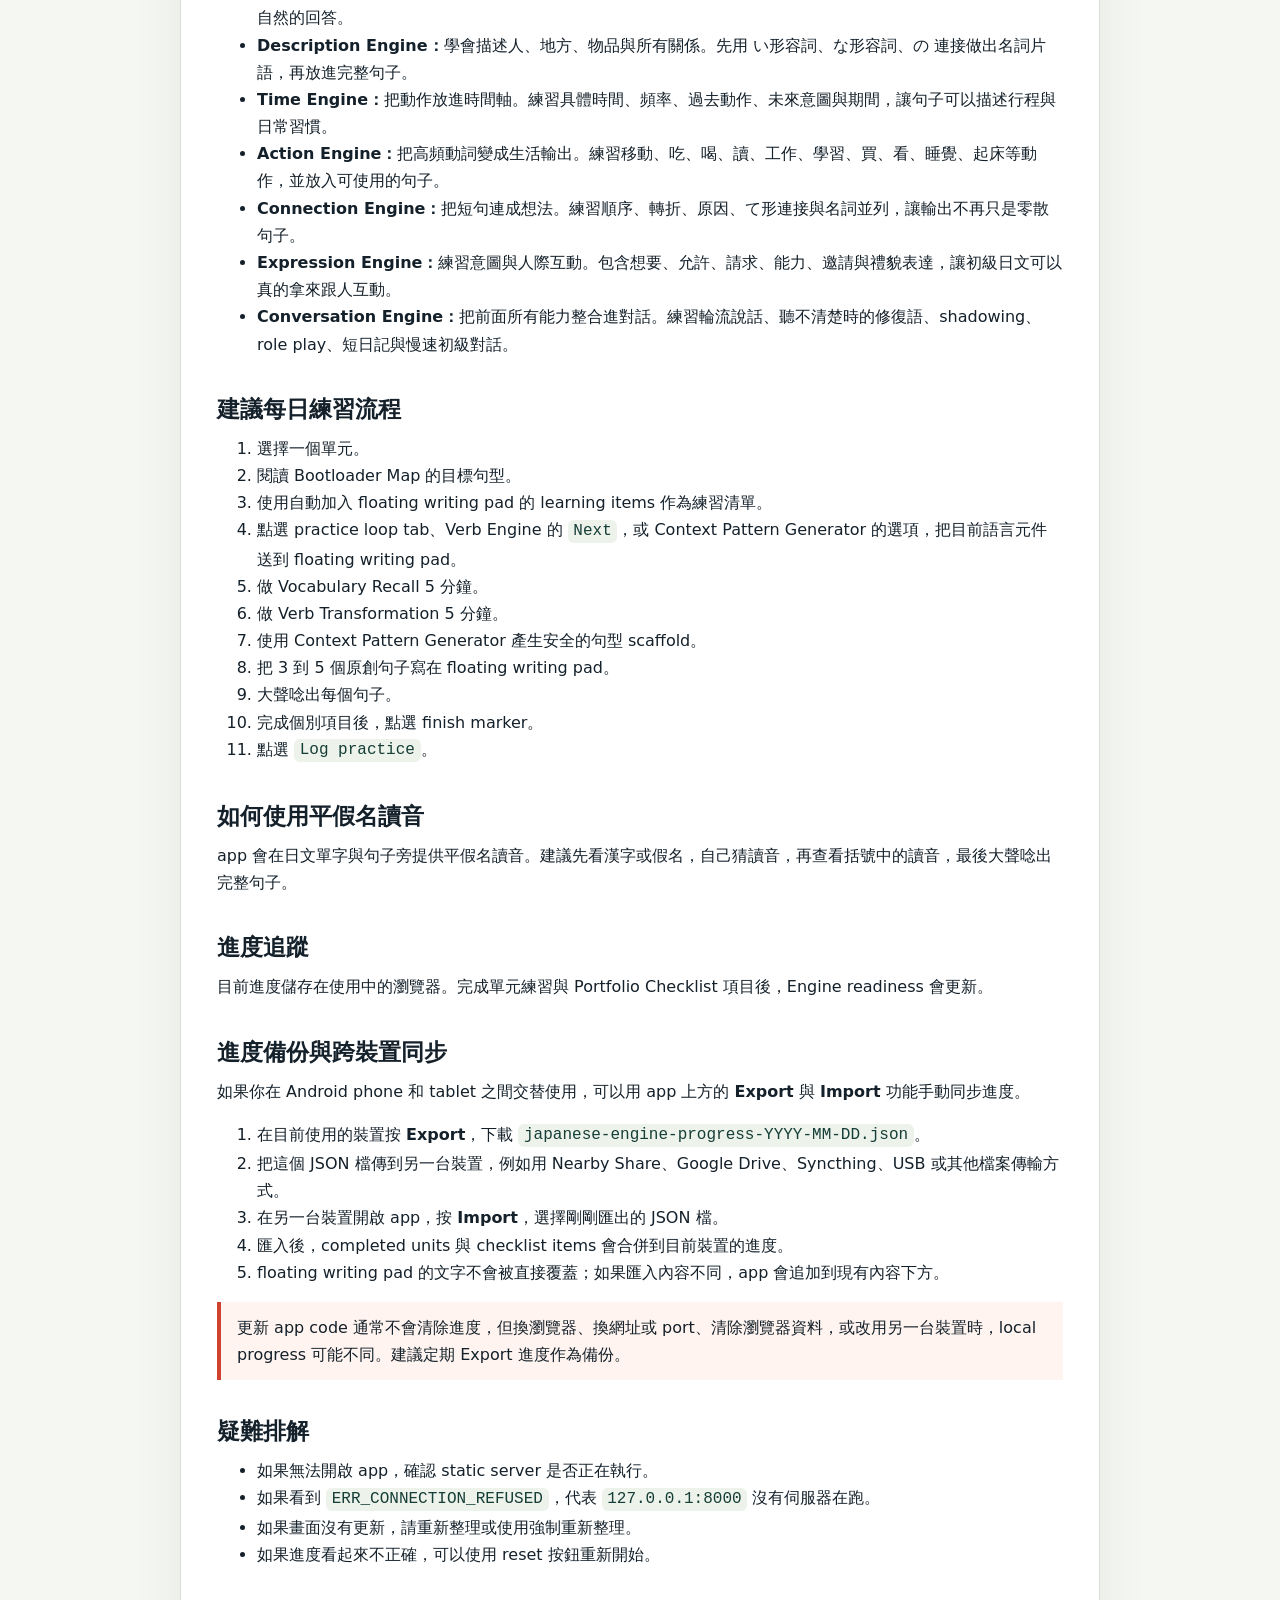
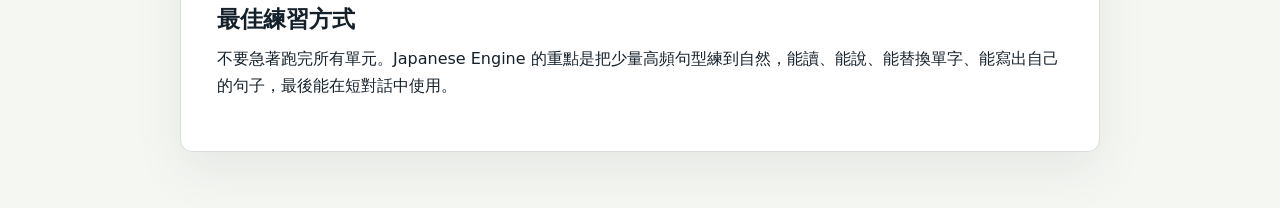
==== commit 4474786a: "Make study tools contextual by engine" ====
--- a/USER_MANUAL.zh-TW.html
+++ b/USER_MANUAL.zh-TW.html
@@ -104,8 +104,8 @@
           <li>開啟 app：<code>http://127.0.0.1:8000/</code>。</li>
           <li>從 Japanese Engine 儀表板選擇一個單元。</li>
           <li>閱讀目前單元的目標與句型。</li>
-          <li>使用五個學習循環練習。</li>
-          <li>使用動詞矩陣與句型產生器。</li>
+          <li>使用依所選引擎變化的依所選引擎變化的五個學習循環練習。</li>
+          <li>使用情境形式矩陣與情境句型產生器。</li>
           <li>在寫作區寫下自己的句子。</li>
           <li>完成練習後，點選 <code>Log practice</code>。</li>
         </ol>
@@ -116,10 +116,10 @@
           <li><strong>Current Unit：</strong>顯示目前單元的學習目標、說明與核心句型。</li>
           <li><strong>Practice Engine：</strong>提供 Vocabulary Recall、Verb Transformation、Sentence Transformation、Pattern Substitution、Conversation 五種練習。</li>
           <li><strong>Verb Engine：</strong>顯示動詞的辭書形、丁寧形、否定形、過去形、て形、可能形。</li>
-          <li><strong>Pattern Generator：</strong>依 Pattern mode 選擇 subject、location/object/destination、verb，產生不會任意錯配的句子。</li>
+          <li><strong>Context Pattern Generator：</strong>依 Pattern mode 選擇 subject、location/object/destination、verb，產生不會任意錯配的句子。</li>
           <li><strong>Unit Visual Examples：</strong>Bootloader Map 的三個範例會依照目前選擇的 engine category 更新。</li>
           <li><strong>Unit Learning Items：</strong>選擇 engine category/unit 時，該 unit 的 objectives 會自動加入 floating writing pad，作為可直接練習的 prompts。</li>
-          <li><strong>Component Copying：</strong>點選 unit、practice loop、Verb Engine 的 <code>Next</code>，或 Pattern Generator 的任何選項時，目前語言元件會自動加入 floating writing pad。</li>
+          <li><strong>Component Copying：</strong>點選 unit、practice loop、Verb Engine 的 <code>Next</code>，或 Context Pattern Generator 的任何選項時，目前語言元件會自動加入 floating writing pad。</li>
           <li><strong>Portfolio Checklist：</strong>追蹤較大的能力完成項目。</li>
           <li><strong>Floating Writing Pad：</strong>可移動、可調整大小，也可以用 <code>Close</code> 隱藏，再用 <code>Writing pad</code> 重新開啟。</li>
           <li><strong>Finish Markers：</strong>完成 objective、practice row、conjugation form 或 generated pattern 的練習後，可以點選圓形標記。</li>
@@ -158,10 +158,10 @@
           <li>選擇一個單元。</li>
           <li>閱讀 Bootloader Map 的目標句型。</li>
           <li>使用自動加入 floating writing pad 的 learning items 作為練習清單。</li>
-          <li>點選 practice loop tab、Verb Engine 的 <code>Next</code>，或 Pattern Generator 的選項，把目前語言元件送到 floating writing pad。</li>
+          <li>點選 practice loop tab、Verb Engine 的 <code>Next</code>，或 Context Pattern Generator 的選項，把目前語言元件送到 floating writing pad。</li>
           <li>做 Vocabulary Recall 5 分鐘。</li>
           <li>做 Verb Transformation 5 分鐘。</li>
-          <li>使用 Pattern Generator 產生安全的句型 scaffold。</li>
+          <li>使用 Context Pattern Generator 產生安全的句型 scaffold。</li>
           <li>把 3 到 5 個原創句子寫在 floating writing pad。</li>
           <li>大聲唸出每個句子。</li>
           <li>完成個別項目後，點選 finish marker。</li>
